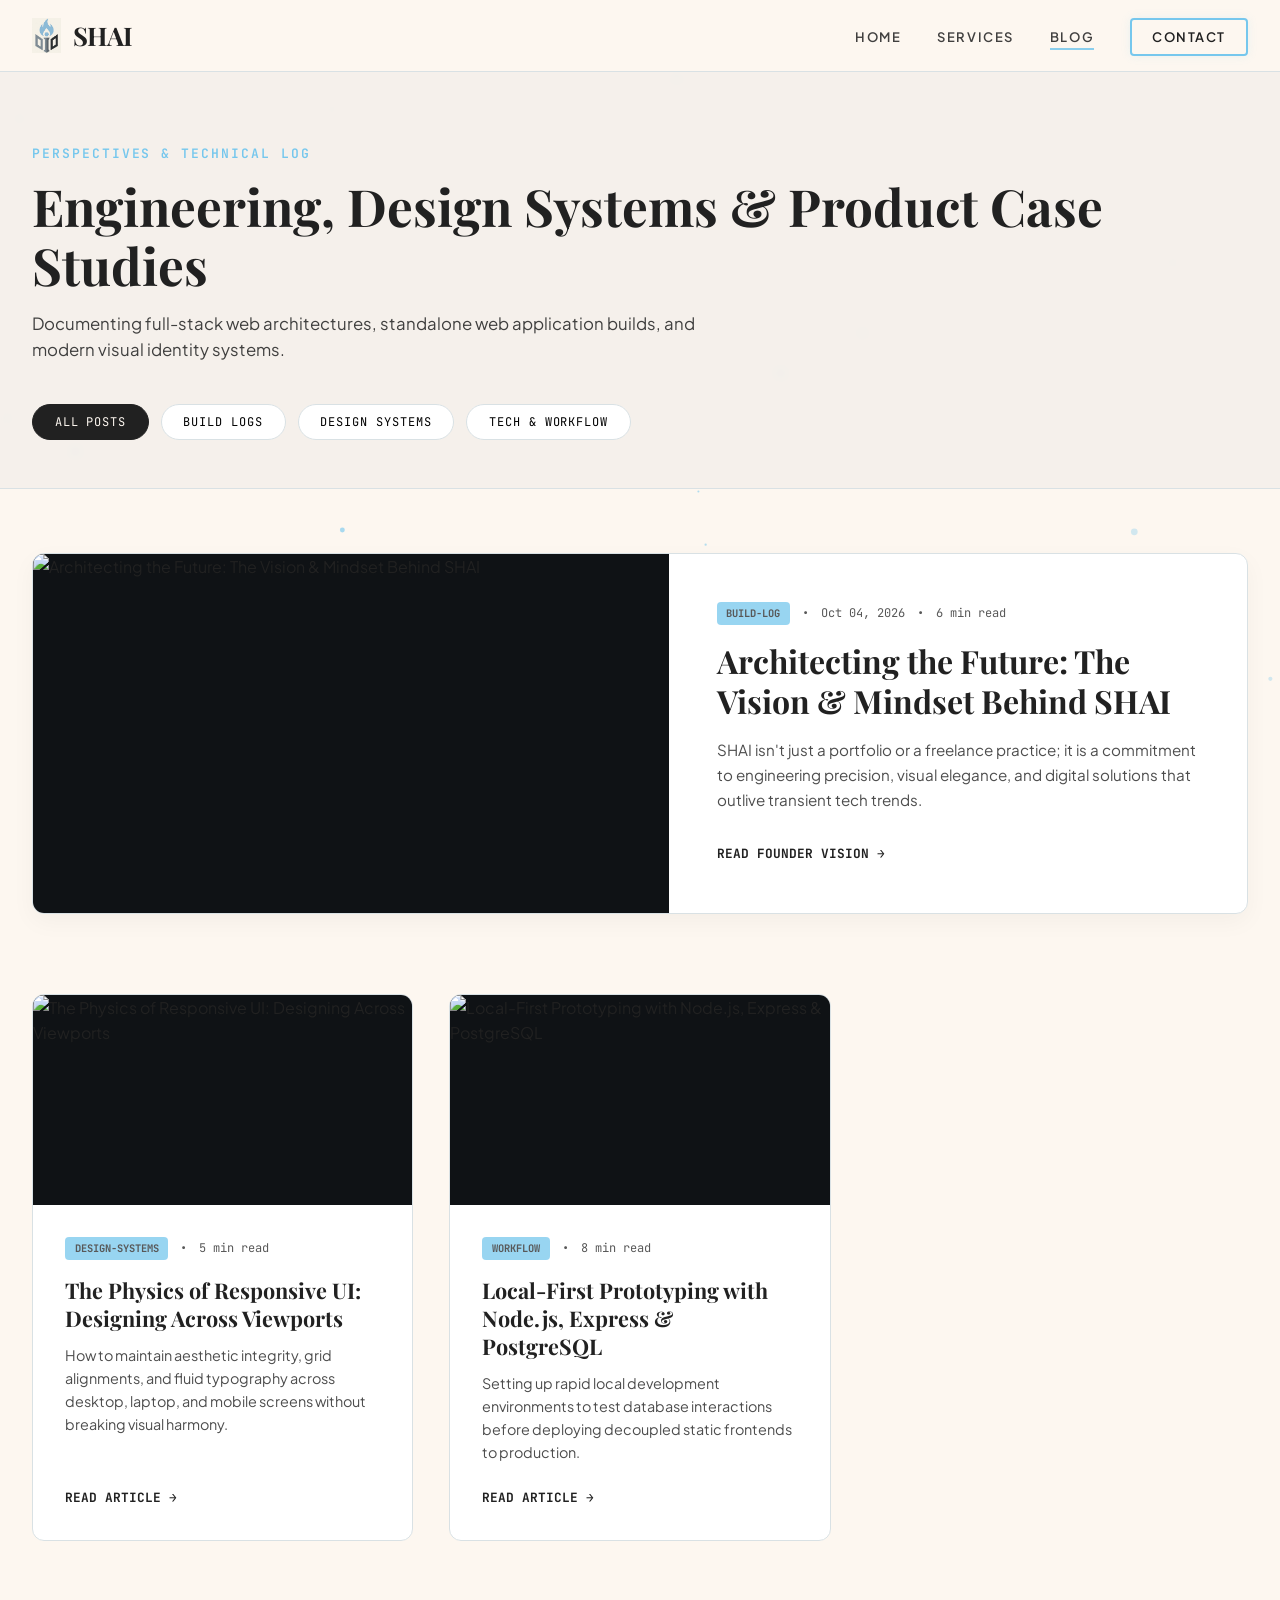
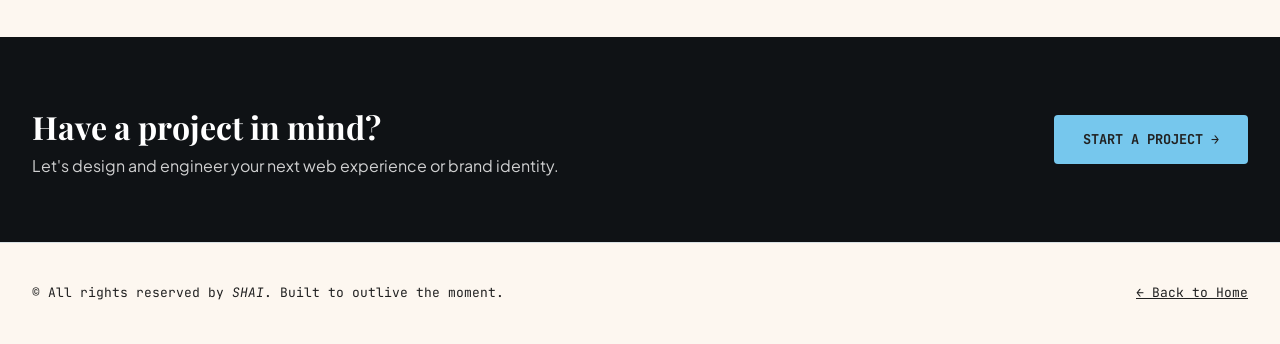
==== blog.html @ 88b13ee8 "Add files via upload" ====
<!DOCTYPE html>
<html lang="en">
<head>
  <meta charset="UTF-8">
  <meta name="viewport" content="width=device-width, initial-scale=1.0">
  <title>Perspectives & Insights — SHAI</title>
  
  <link rel="preconnect" href="https://fonts.googleapis.com">
  <link rel="preconnect" href="https://fonts.gstatic.com" crossorigin>
  <link href="https://fonts.googleapis.com/css2?family=Playfair+Display:ital,wght@0,400;0,600;0,700;1,400;1,600&family=Plus+Jakarta+Sans:wght@300;400;500;600;700&family=JetBrains+Mono:wght@400;500&display=swap" rel="stylesheet">

  <style>
    :root {
      --color-off-white: #FDF7F0;
      --color-sky-blue: #76C7ED;
      --color-deep-charcoal: #212121;
      --color-soft-gray: #D9E1E4;
      --color-muted-bg: #F4EFEA;
      --color-dark-card: #0F1215;
      
      --font-serif: 'Playfair Display', Georgia, serif;
      --font-sans: 'Plus Jakarta Sans', system-ui, sans-serif;
      --font-mono: 'JetBrains Mono', monospace;
      
      --container-max: 1280px;
      --transition-smooth: all 0.4s cubic-bezier(0.16, 1, 0.3, 1);
      --border-thin: 1px solid var(--color-soft-gray);
    }

    *, *::before, *::after { box-sizing: border-box; margin: 0; padding: 0; }

    html {
      scroll-behavior: smooth;
      background-color: var(--color-off-white);
      color: var(--color-deep-charcoal);
      font-family: var(--font-sans);
      font-size: 16px;
      line-height: 1.6;
      -webkit-font-smoothing: antialiased;
    }

    body { overflow-x: hidden; position: relative; }
    a { color: inherit; text-decoration: none; }

    .container { max-width: var(--container-max); margin: 0 auto; padding: 0 2rem; }

    /* CANVAS BACKGROUND & BLUE LASER STREAK */
    #ambient-canvas {
      position: fixed;
      top: 0;
      left: 0;
      width: 100vw;
      height: 100vh;
      z-index: -1;
      pointer-events: none;
    }

    /* HEADER NAVIGATION */
    header.site-header {
      position: sticky;
      top: 0;
      z-index: 100;
      background: rgba(253, 247, 240, 0.92);
      backdrop-filter: blur(12px);
      border-bottom: var(--border-thin);
      padding: 1rem 0;
      height: 72px;
      display: flex;
      align-items: center;
    }

    .nav-wrapper { display: flex; justify-content: space-between; align-items: center; width: 100%; }

    .brand-logo-container { display: flex; align-items: center; gap: 0.75rem; }
    .brand-logo-img { height: 36px; width: auto; object-fit: contain; transition: transform 0.4s ease; }
    .brand-logo-container:hover .brand-logo-img { transform: scale(1.05); }

    .brand-wordmark { font-family: var(--font-serif); font-size: 1.6rem; font-weight: 700; letter-spacing: -0.01em; }

    .nav-menu { display: flex; align-items: center; gap: 2.25rem; list-style: none; }

    .nav-link {
      font-size: 0.8125rem;
      text-transform: uppercase;
      letter-spacing: 0.12em;
      font-weight: 600;
      opacity: 0.85;
      position: relative;
      padding: 0.3rem 0;
      transition: var(--transition-smooth);
    }

    .nav-link::after {
      content: '';
      position: absolute;
      bottom: 0;
      left: 0;
      width: 0%;
      height: 2px;
      background-color: var(--color-sky-blue);
      transition: width 0.35s cubic-bezier(0.25, 1, 0.5, 1);
    }

    .nav-link:hover::after, .nav-link.active::after { width: 100%; }

    .nav-link-cta {
      padding: 0.55rem 1.25rem;
      border: 2px solid var(--color-sky-blue);
      border-radius: 4px;
      opacity: 1;
      font-weight: 600;
      box-shadow: 0 0 10px rgba(118, 199, 237, 0.15);
      transition: var(--transition-smooth);
    }

    .nav-link-cta::after { display: none; }
    .nav-link-cta:hover { background-color: var(--color-sky-blue); color: var(--color-deep-charcoal); }

    /* HERO & FILTERS */
    section.blog-hero {
      padding: 4.5rem 0 3rem 0;
      background-color: rgba(244, 239, 234, 0.85);
      backdrop-filter: blur(5px);
      border-bottom: var(--border-thin);
    }

    .hero-eyebrow {
      font-family: var(--font-mono);
      font-size: 0.8125rem;
      text-transform: uppercase;
      letter-spacing: 0.15em;
      color: var(--color-sky-blue);
      font-weight: 600;
      margin-bottom: 0.75rem;
      display: block;
    }

    .hero-headline { font-family: var(--font-serif); font-size: clamp(2.4rem, 4vw, 3.6rem); line-height: 1.15; margin-bottom: 1rem; }
    .hero-description { max-width: 680px; font-size: 1.05rem; opacity: 0.85; margin-bottom: 2.5rem; }

    .filter-bar { display: flex; gap: 0.75rem; flex-wrap: wrap; }
    .filter-btn {
      background: #FFFFFF;
      border: var(--border-thin);
      padding: 0.55rem 1.35rem;
      border-radius: 30px;
      font-family: var(--font-mono);
      font-size: 0.75rem;
      text-transform: uppercase;
      letter-spacing: 0.08em;
      cursor: pointer;
      transition: var(--transition-smooth);
    }

    .filter-btn:hover, .filter-btn.active {
      background: var(--color-deep-charcoal);
      color: var(--color-off-white);
      border-color: var(--color-deep-charcoal);
    }

    /* CARDS & GRID */
    section.featured-section { padding: 4rem 0 2rem 0; }

    .featured-card {
      display: grid;
      grid-template-columns: 1.1fr 1fr;
      background: #FFFFFF;
      border: var(--border-thin);
      border-radius: 12px;
      overflow: hidden;
      box-shadow: 0 8px 24px rgba(0,0,0,0.04);
      transition: var(--transition-smooth);
    }

    .featured-card:hover { box-shadow: 0 16px 40px rgba(0,0,0,0.08); border-color: var(--color-sky-blue); }

    .featured-image-container { position: relative; background: var(--color-dark-card); overflow: hidden; min-height: 320px; }
    .featured-image-container img { width: 100%; height: 100%; object-fit: cover; transition: transform 0.6s ease; }
    .featured-card:hover .featured-image-container img { transform: scale(1.04); }

    .featured-content { padding: 3rem; display: flex; flex-direction: column; justify-content: space-between; }

    .post-meta { display: flex; align-items: center; gap: 0.75rem; font-family: var(--font-mono); font-size: 0.75rem; opacity: 0.75; margin-bottom: 1rem; }
    .category-tag { background: var(--color-sky-blue); color: var(--color-deep-charcoal); padding: 0.2rem 0.6rem; border-radius: 4px; font-weight: 700; text-transform: uppercase; font-size: 0.65rem; }

    .post-title { font-family: var(--font-serif); font-size: clamp(1.8rem, 2.5vw, 2.2rem); line-height: 1.25; margin-bottom: 1rem; }
    .post-excerpt { font-size: 0.95rem; opacity: 0.8; margin-bottom: 2rem; line-height: 1.65; }

    section.articles-grid-section { padding: 3rem 0 6rem 0; }
    .articles-grid { display: grid; grid-template-columns: repeat(auto-fill, minmax(360px, 1fr)); gap: 2.25rem; }

    .blog-block-card {
      background: #FFFFFF;
      border: var(--border-thin);
      border-radius: 12px;
      overflow: hidden;
      display: flex;
      flex-direction: column;
      transition: var(--transition-smooth);
    }

    .blog-block-card:hover { transform: translateY(-6px); box-shadow: 0 16px 36px rgba(0,0,0,0.08); border-color: var(--color-sky-blue); }
    .blog-block-card.hidden { display: none; }

    .block-image-wrapper { width: 100%; height: 210px; background: var(--color-dark-card); overflow: hidden; }
    .block-image-wrapper img { width: 100%; height: 100%; object-fit: cover; transition: transform 0.5s ease; }
    .blog-block-card:hover .block-image-wrapper img { transform: scale(1.06); }

    .block-content { padding: 2rem; display: flex; flex-direction: column; justify-content: space-between; flex: 1; }
    .block-headline { font-family: var(--font-serif); font-size: 1.35rem; line-height: 1.3; margin-bottom: 0.75rem; }
    .block-excerpt { font-size: 0.9rem; opacity: 0.8; line-height: 1.6; margin-bottom: 1.5rem; }

    .read-more-btn { font-family: var(--font-mono); font-size: 0.8rem; font-weight: 700; color: var(--color-deep-charcoal); display: inline-flex; align-items: center; gap: 0.5rem; text-transform: uppercase; transition: var(--transition-smooth); }
    .blog-block-card:hover .read-more-btn, .featured-card:hover .read-more-btn { color: var(--color-sky-blue); transform: translateX(6px); }

    /* FOOTER & CTA */
    section.blog-cta { padding: 4rem 0; background: var(--color-dark-card); color: #FFFFFF; }
    .cta-box { display: flex; justify-content: space-between; align-items: center; flex-wrap: wrap; gap: 2rem; }
    .cta-btn { background: var(--color-sky-blue); color: var(--color-deep-charcoal); font-weight: bold; padding: 0.85rem 1.8rem; border-radius: 4px; font-family: var(--font-mono); font-size: 0.85rem; text-transform: uppercase; }

    footer.site-footer { padding: 2.5rem 0; border-top: var(--border-thin); font-family: var(--font-mono); font-size: 0.8125rem; }
    .footer-wrapper { display: flex; justify-content: space-between; align-items: center; flex-wrap: wrap; }

    @media (max-width: 900px) {
      .nav-menu { display: none; }
      .featured-card { grid-template-columns: 1fr; }
      .articles-grid { grid-template-columns: 1fr; }
    }
  </style>
</head>
<body>

  <!-- AMBIENT FLOATING DOTS & MOVING BLUE LASER STREAK -->
  <canvas id="ambient-canvas"></canvas>

  <!-- HEADER NAVIGATION (LINKED TO MAIN HOMEPAGE SECTIONS) -->
  <header class="site-header">
    <div class="container nav-wrapper">
      <a href="index.html" class="brand-logo-container">
        <img src="assets/img/logo.png" alt="SHAI Logo" class="brand-logo-img">
        <span class="brand-wordmark">SHAI</span>
      </a>

      <ul class="nav-menu">
        <li><a href="index.html" class="nav-link">Home</a></li>
        <li><a href="index.html#services" class="nav-link">Services</a></li>
        <li><a href="blog.html" class="nav-link active">Blog</a></li>
        <li><a href="index.html#contact" class="nav-link nav-link-cta">Contact</a></li>
      </ul>
    </div>
  </header>

  <!-- HERO SECTION -->
  <section class="blog-hero">
    <div class="container">
      <span class="hero-eyebrow">Perspectives & Technical Log</span>
      <h1 class="hero-headline">Engineering, Design Systems & Product Case Studies</h1>
      <p class="hero-description">
        Documenting full-stack web architectures, standalone web application builds, and modern visual identity systems.
      </p>

      <div class="filter-bar">
        <button class="filter-btn active" data-filter="all">All Posts</button>
        <button class="filter-btn" data-filter="build-log">Build Logs</button>
        <button class="filter-btn" data-filter="design-systems">Design Systems</button>
        <button class="filter-btn" data-filter="workflow">Tech & Workflow</button>
      </div>
    </div>
  </section>

  <!-- FEATURED FOUNDER SPOTLIGHT -->
  <section class="featured-section">
    <div class="container" id="featured-post-container">
      <!-- Dynamically populated from blogs/posts.json -->
    </div>
  </section>

  <!-- ARTICLES GRID BLOCKS -->
  <section class="articles-grid-section">
    <div class="container">
      <div class="articles-grid" id="articles-grid-container">
        <!-- Dynamically populated from blogs/posts.json -->
      </div>
    </div>
  </section>

  <!-- BOTTOM CTA -->
  <section class="blog-cta">
    <div class="container cta-box">
      <div>
        <h2 style="font-family: var(--font-serif); font-size: 2rem;">Have a project in mind?</h2>
        <p style="opacity: 0.8;">Let's design and engineer your next web experience or brand identity.</p>
      </div>
      <a href="index.html#contact" class="cta-btn">Start A Project &rarr;</a>
    </div>
  </section>

  <!-- FOOTER -->
  <footer class="site-footer">
    <div class="container footer-wrapper">
      <div>&copy; All rights reserved by <em>SHAI</em>. Built to outlive the moment.</div>
      <a href="index.html" style="text-decoration: underline;">&larr; Back to Home</a>
    </div>
  </footer>

  <!-- DYNAMIC CMS FETCH & AMBIENT CANVAS SCRIPTS -->
  <script>
  /* ==========================================
     1. AMBIENT DOTS & MOVING BLUE LASER STREAK
     ========================================== */
  const canvas = document.getElementById('ambient-canvas');
  const ctx = canvas.getContext('2d');

  let w = canvas.width = window.innerWidth;
  let h = canvas.height = window.innerHeight;

  window.addEventListener('resize', () => {
    w = canvas.width = window.innerWidth;
    h = canvas.height = window.innerHeight;
  });

  const dots = Array.from({ length: 35 }, () => ({
    x: Math.random() * w,
    y: Math.random() * h,
    r: Math.random() * 2.5 + 1,
    vx: (Math.random() - 0.5) * 0.4,
    vy: (Math.random() - 0.5) * 0.4,
    opacity: Math.random() * 0.5 + 0.2
  }));

  let streakY = 0;
  let streakSpeed = 1.2;

  function renderCanvas() {
    ctx.clearRect(0, 0, w, h);

    dots.forEach(d => {
      d.x += d.vx;
      d.y += d.vy;
      if (d.x < 0 || d.x > w) d.vx *= -1;
      if (d.y < 0 || d.y > h) d.vy *= -1;

      ctx.beginPath();
      ctx.arc(d.x, d.y, d.r, 0, Math.PI * 2);
      ctx.fillStyle = `rgba(118, 199, 237, ${d.opacity})`;
      ctx.fill();
    });

    streakY += streakSpeed;
    if (streakY > h) streakY = 0;

    const gradient = ctx.createLinearGradient(0, streakY, w, streakY);
    gradient.addColorStop(0, 'rgba(118, 199, 237, 0)');
    gradient.addColorStop(0.5, 'rgba(118, 199, 237, 0.35)');
    gradient.addColorStop(1, 'rgba(118, 199, 237, 0)');

    ctx.fillStyle = gradient;
    ctx.fillRect(0, streakY, w, 2);

    requestAnimationFrame(renderCanvas);
  }

  renderCanvas();

  /* ==========================================
     2. EMBEDDED POSTS DATA (LOCAL & PRODUCTION SAFE)
     ========================================== */
  const postsData = [
    {
      "id": "founder-vision-shai",
      "title": "Architecting the Future: The Vision & Mindset Behind SHAI",
      "category": "build-log",
      "readTime": "6 min read",
      "date": "Oct 04, 2026",
      "featured": true,
      "image": "https://images.unsplash.com/photo-1507238691740-187a5b1d37b8?auto=format&fit=crop&w=1200&q=80",
      "excerpt": "SHAI isn't just a portfolio or a freelance practice; it is a commitment to engineering precision, visual elegance, and digital solutions that outlive transient tech trends.",
      "content": "<p>At its core, <strong>SHAI</strong> was built on a single, uncompromising principle: digital products should be as robust under the hood as they are striking on the surface. Operating at the intersection of modern full-stack engineering and deliberate design systems, the goal is simple — create software and visual identities that elevate brands into market leaders.</p><h3>The Philosophy of Precision</h3><p>Whether designing medical practice identities, crafting high-converting design systems, or engineering local-first web architectures, every pixel and line of code serves a functional purpose. Performance is not an after-thought; it is the fundamental user experience.</p><blockquote>\"Engineering elegance is when complex systems feel completely effortless to the end user.\"</blockquote><p>As we continue expanding our capabilities across dynamic web applications, automated business tools, and tailored brand strategies, SHAI stands ready to build solutions that scale seamlessly.</p>"
    },
    {
      "id": "physics-responsive-ui",
      "title": "The Physics of Responsive UI: Designing Across Viewports",
      "category": "design-systems",
      "readTime": "5 min read",
      "date": "Sep 28, 2026",
      "featured": false,
      "image": "https://images.unsplash.com/photo-1507238691740-187a5b1d37b8?auto=format&fit=crop&w=800&q=80",
      "excerpt": "How to maintain aesthetic integrity, grid alignments, and fluid typography across desktop, laptop, and mobile screens without breaking visual harmony.",
      "content": "<p>Responsive design is often treated as simple breakpoint management, but true fluid responsiveness requires treating UI components as flexible physical entities that react proportionally to viewport changes.</p>"
    },
    {
      "id": "local-first-prototyping",
      "title": "Local-First Prototyping with Node.js, Express & PostgreSQL",
      "category": "workflow",
      "readTime": "8 min read",
      "date": "Sep 20, 2026",
      "featured": false,
      "image": "https://images.unsplash.com/photo-1607799279861-4dd421887fb3?auto=format&fit=crop&w=800&q=80",
      "excerpt": "Setting up rapid local development environments to test database interactions before deploying decoupled static frontends to production.",
      "content": "<p>Building locally allows rapid iteration on complex database schemas and REST APIs before exposing endpoints or deploying serverless architectures.</p>"
    }
  ];

  function renderCMSPosts(posts) {
    const featuredContainer = document.getElementById('featured-post-container');
    const gridContainer = document.getElementById('articles-grid-container');

    const featuredPost = posts.find(p => p.featured) || posts[0];
    const gridPosts = posts.filter(p => p !== featuredPost);

    // Render Spotlight Post
    featuredContainer.innerHTML = `
      <div class="featured-card">
        <div class="featured-image-container">
          <img src="${featuredPost.image}" alt="${featuredPost.title}">
        </div>
        <div class="featured-content">
          <div>
            <div class="post-meta">
              <span class="category-tag">${featuredPost.category}</span>
              <span>•</span>
              <span>${featuredPost.date}</span>
              <span>•</span>
              <span>${featuredPost.readTime}</span>
            </div>
            <h2 class="post-title">${featuredPost.title}</h2>
            <p class="post-excerpt">${featuredPost.excerpt}</p>
          </div>
          <a href="blogs/article.html?id=${featuredPost.id}" class="read-more-btn">Read Founder Vision &rarr;</a>
        </div>
      </div>
    `;

    // Render Grid Posts
    gridContainer.innerHTML = gridPosts.map(post => `
      <article class="blog-block-card" data-category="${post.category}">
        <div class="block-image-wrapper">
          <img src="${post.image}" alt="${post.title}">
        </div>
        <div class="block-content">
          <div>
            <div class="post-meta">
              <span class="category-tag">${post.category}</span>
              <span>•</span>
              <span>${post.readTime}</span>
            </div>
            <h3 class="block-headline">${post.title}</h3>
            <p class="block-excerpt">${post.excerpt}</p>
          </div>
          <a href="blogs/article.html?id=${post.id}" class="read-more-btn">Read Article &rarr;</a>
        </div>
      </article>
    `).join('');

    setupFiltering();
  }

  function setupFiltering() {
    const filterBtns = document.querySelectorAll('.filter-btn');
    filterBtns.forEach(btn => {
      btn.addEventListener('click', () => {
        filterBtns.forEach(b => b.classList.remove('active'));
        btn.classList.add('active');
        const filter = btn.getAttribute('data-filter');

        document.querySelectorAll('.blog-block-card').forEach(card => {
          if (filter === 'all' || card.getAttribute('data-category') === filter) {
            card.classList.remove('hidden');
          } else {
            card.classList.add('hidden');
          }
        });
      });
    });
  }

  // Fallback: Attempt fetch from blogs/posts.json, or load embedded posts
  async function initPosts() {
    try {
      const res = await fetch('blogs/posts.json');
      if (!res.ok) throw new Error('Local file restriction');
      const data = await res.json();
      renderCMSPosts(data);
    } catch (err) {
      // Runs automatically when viewing locally via file://
      renderCMSPosts(postsData);
    }
  }

  initPosts();
</script>
</body>
</html>
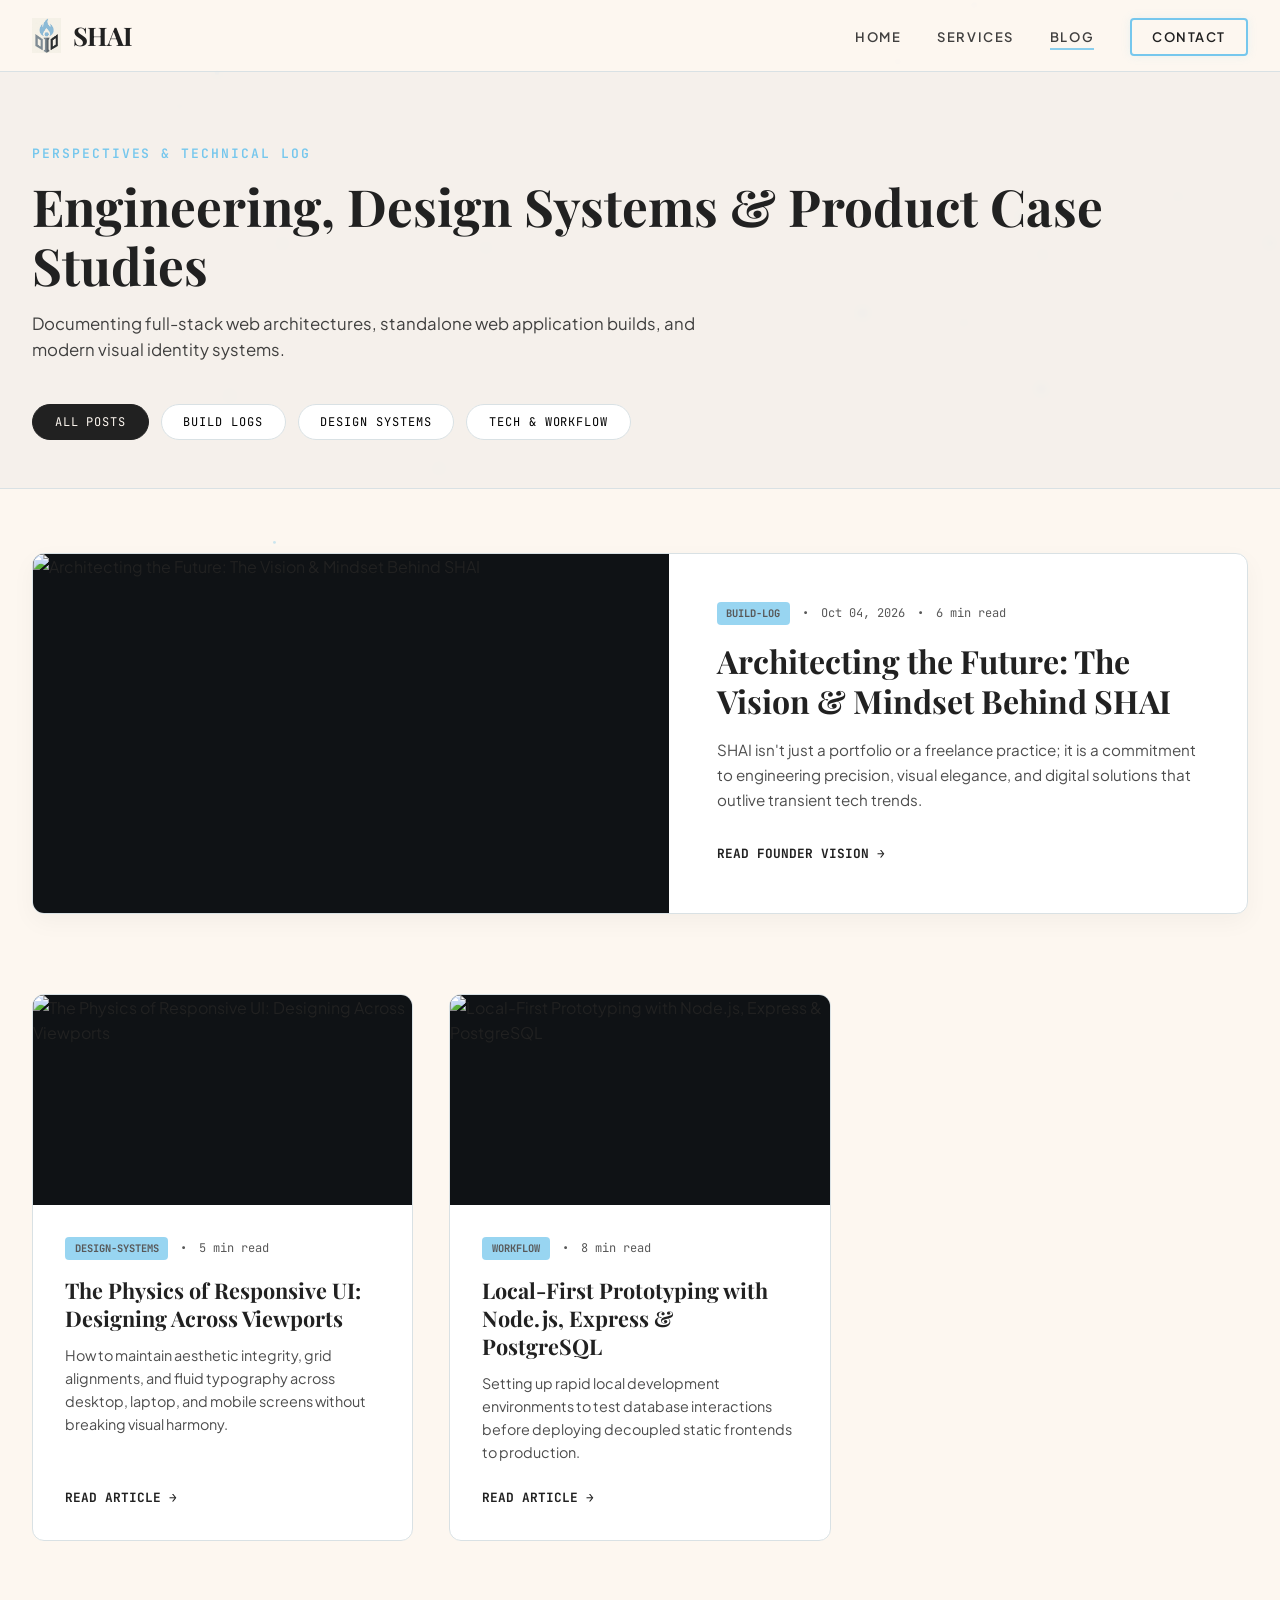
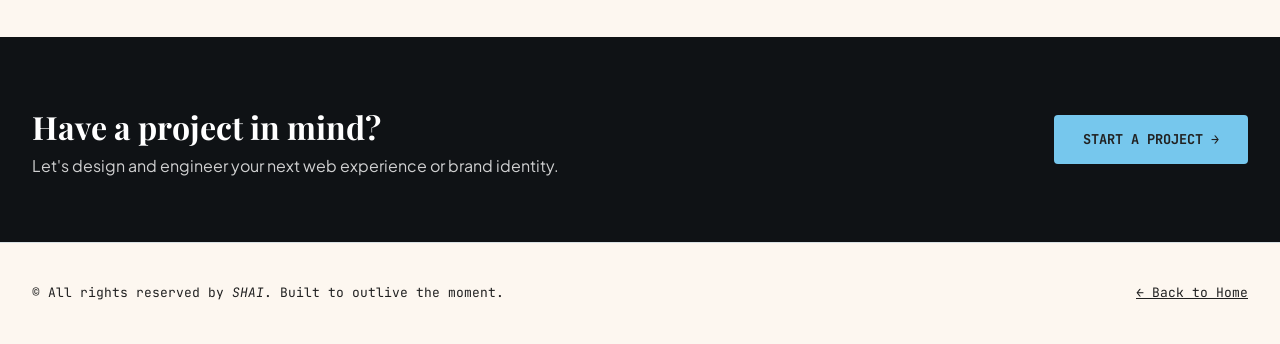
==== commit c19cec08: "Update blog.html" ====
--- a/blog.html
+++ b/blog.html
@@ -245,7 +245,7 @@
         <li><a href="index.html" class="nav-link">Home</a></li>
         <li><a href="index.html#services" class="nav-link">Services</a></li>
         <li><a href="blog.html" class="nav-link active">Blog</a></li>
-        <li><a href="index.html#contact" class="nav-link nav-link-cta">Contact</a></li>
+        <li><a href="contact.html" class="nav-link nav-link-cta">Contact</a></li>
       </ul>
     </div>
   </header>
@@ -291,7 +291,7 @@
         <h2 style="font-family: var(--font-serif); font-size: 2rem;">Have a project in mind?</h2>
         <p style="opacity: 0.8;">Let's design and engineer your next web experience or brand identity.</p>
       </div>
-      <a href="index.html#contact" class="cta-btn">Start A Project &rarr;</a>
+      <a href="contact.html" class="cta-btn">Start A Project &rarr;</a>
     </div>
   </section>
 
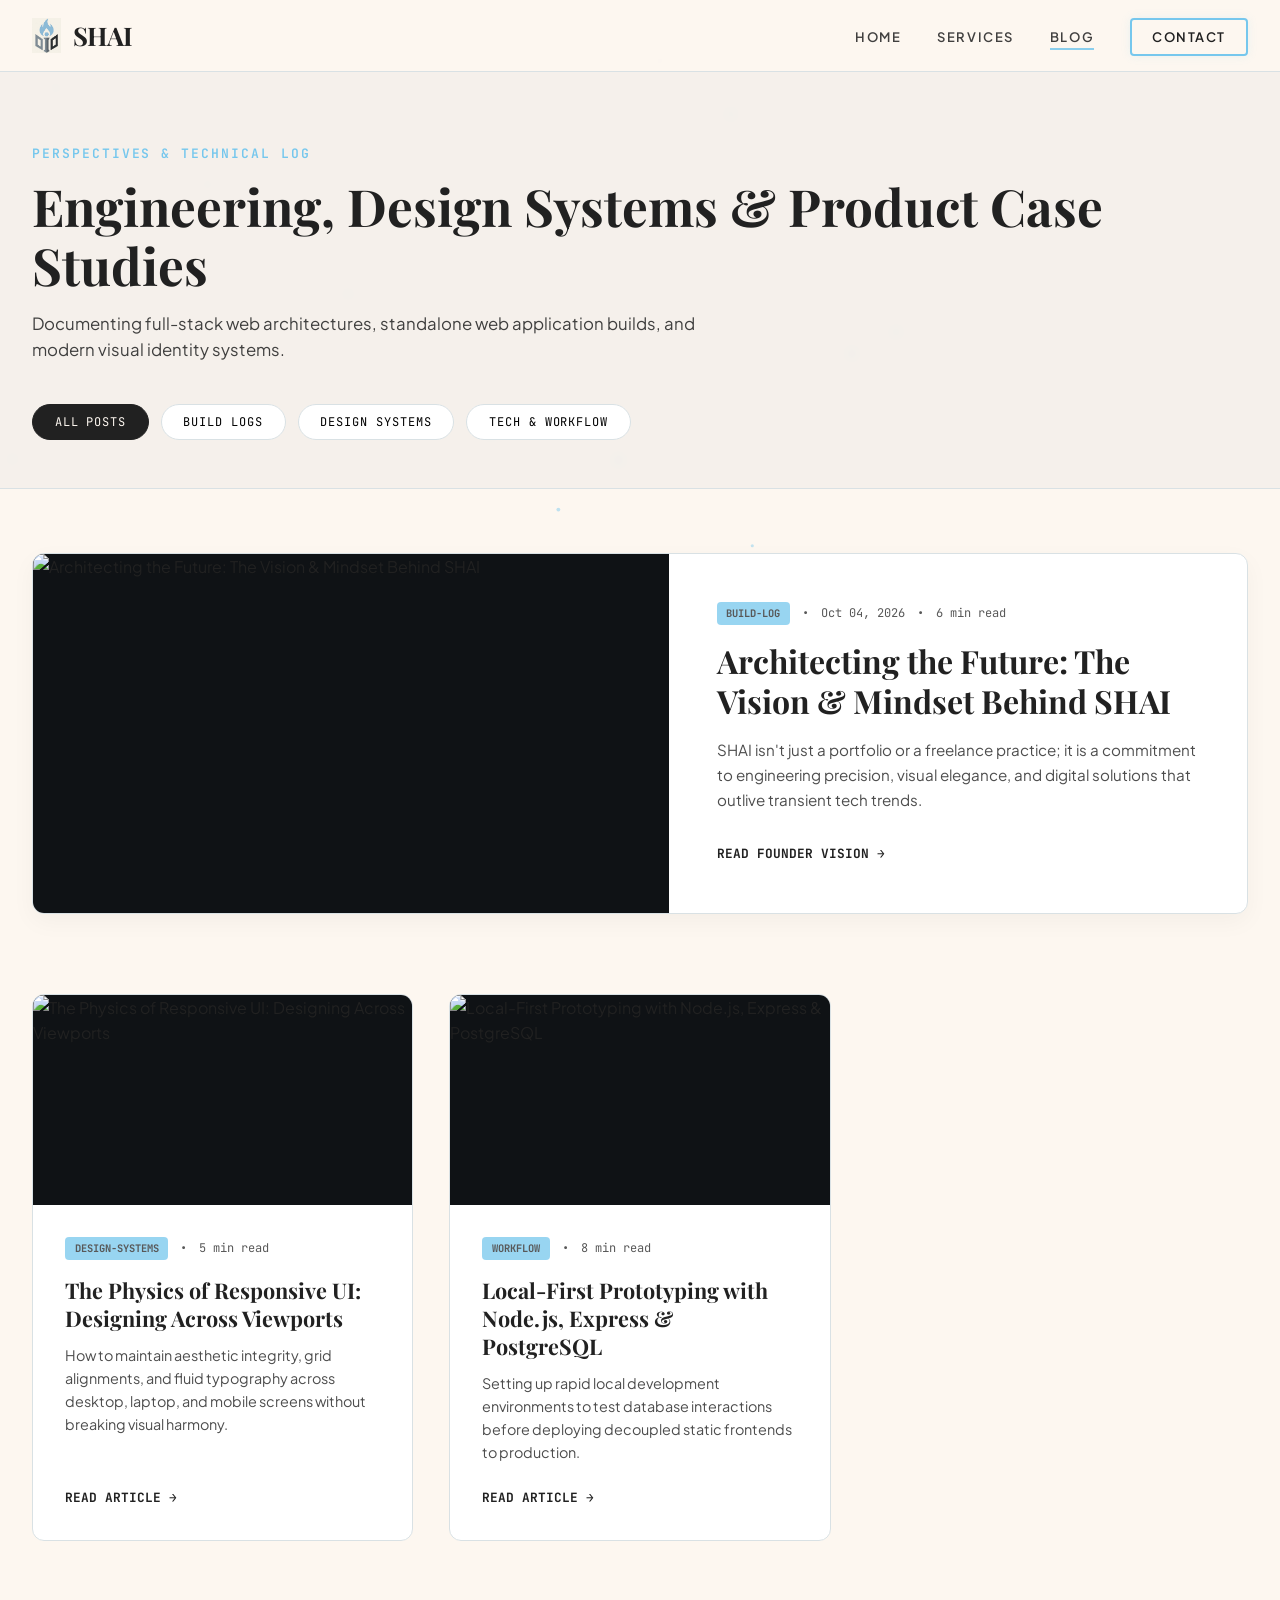
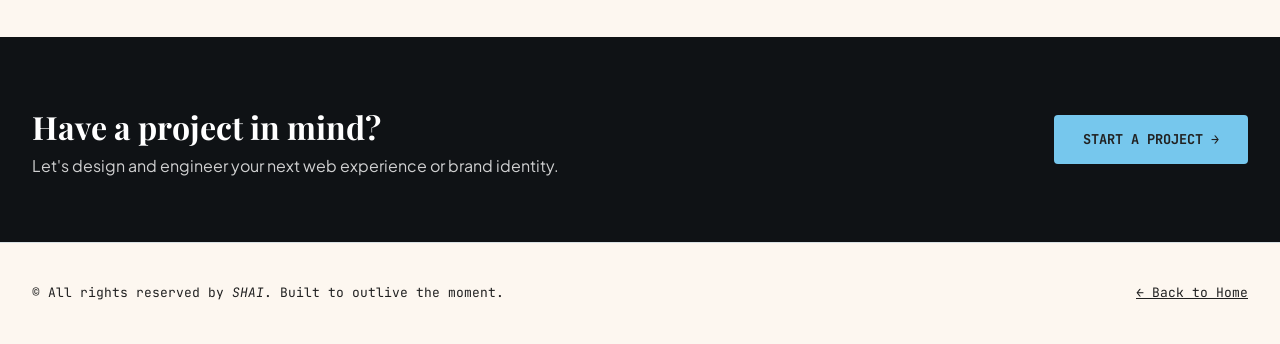
==== commit 8b0249df: "Update blog.html" ====
--- a/blog.html
+++ b/blog.html
@@ -243,7 +243,7 @@
 
       <ul class="nav-menu">
         <li><a href="index.html" class="nav-link">Home</a></li>
-        <li><a href="index.html#services" class="nav-link">Services</a></li>
+        <li><a href="service.html" class="nav-link">Services</a></li>
         <li><a href="blog.html" class="nav-link active">Blog</a></li>
         <li><a href="contact.html" class="nav-link nav-link-cta">Contact</a></li>
       </ul>
